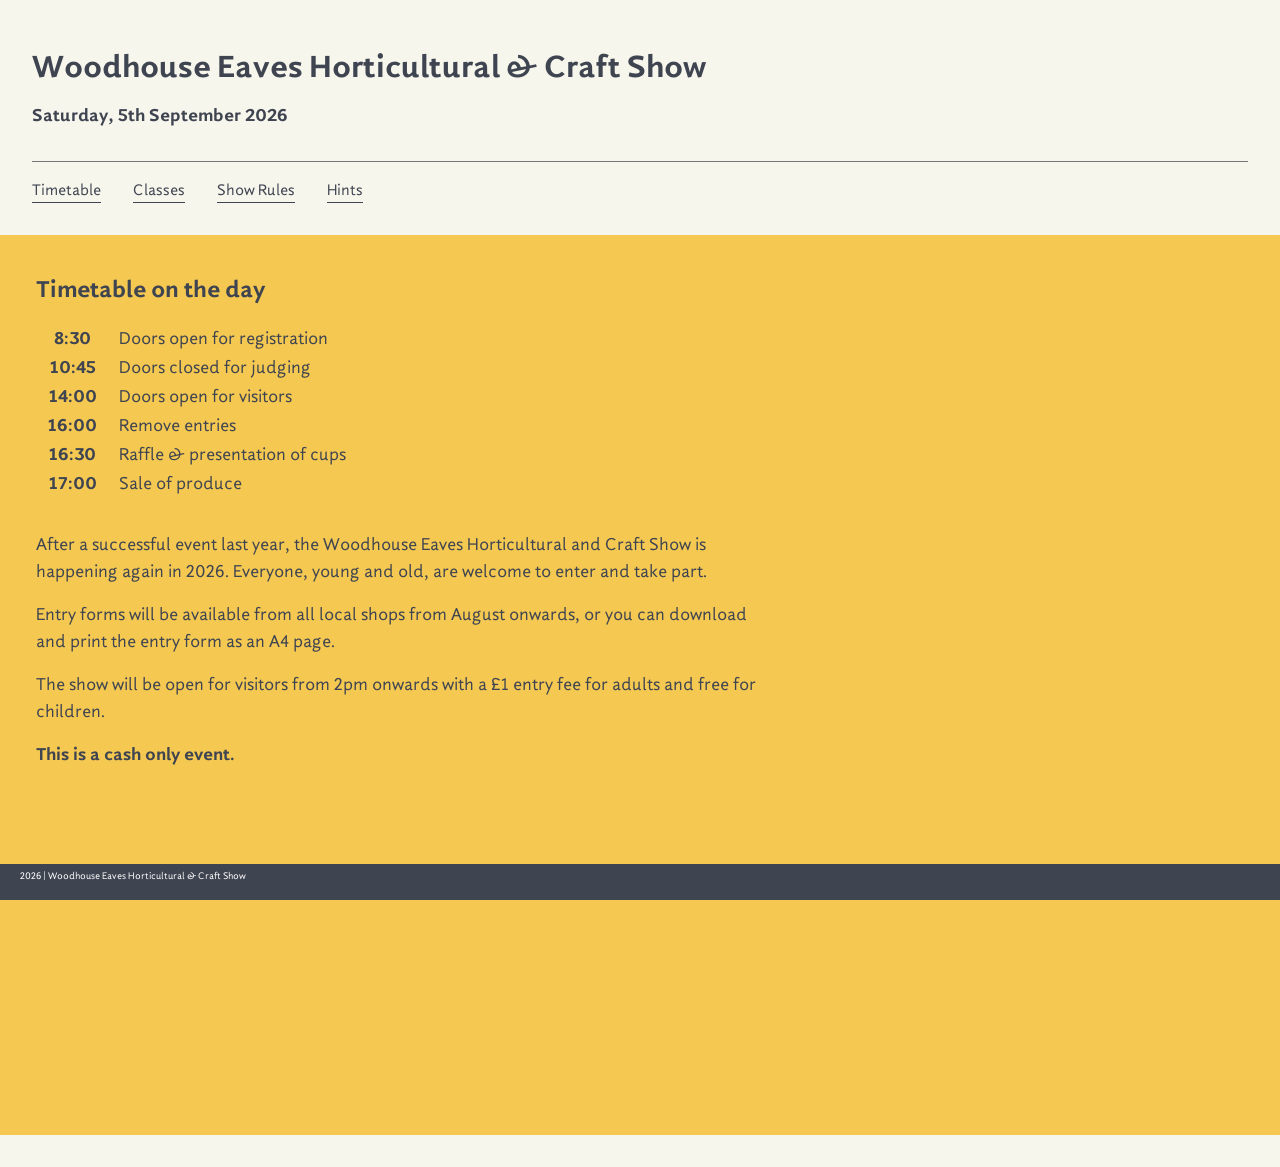
==== index.html @ 9db7492a "Initial commit" ====
<!DOCTYPE html>
<html class="no-js">
<head>

	<meta charset="UTF-8" />
	<meta name="viewport" content="width=device-width, initial-scale=1.0">
    
    <title>Woodhouse Eaves Horticultural & Craft Show</title>    
    <link rel="stylesheet" href="css/screen.css?v=0.12" />        
</head>

<body>

<header>
    <h1><a href="index.html">Woodhouse Eaves Horticultural & Craft Show</a></h1>
    <p><strong>Saturday, 5th September 2026</strong></p>
    <hr>
	<nav>
		<ul>
            <li><a href="index.html">Timetable</a></li>
            <li><a href="classes.html">Classes</a></li>
            <li><a href="showrules.html">Show Rules</a></li>
            <li><a href="hints.html">Hints</a></li>
		</ul>
    </nav>
</header>

<section id="timetable">
	<h2>Timetable on the day</h2>
    <table>
        <tr><th>8:30</th> <td>Doors open for registration</td></tr>
        <tr><th>10:45</th><td>Doors closed for judging</td></tr>
        <tr><th>14:00</th><td>Doors open for visitors</td></tr>
        <tr><th>16:00</th><td>Remove entries</td></tr>
        <tr><th>16:30</th><td>Raffle & presentation of cups</td></tr>
        <tr><th>17:00</th><td>Sale of produce</td></tr>
    </table>
    <p>After a successful event last year, the Woodhouse Eaves Horticultural and Craft Show is happening again in 2026. Everyone, young and old, are welcome to enter and take part.</p>
    <p>Entry forms will be available from all local shops from August onwards, or you can <a href="" download>download and print the entry form as an A4 page</a>.</p>
    <p>The show will be open for visitors from 2pm onwards with a £1 entry fee for adults and free for children. </p>
    <p><strong>This is a cash only event.</strong></p>
</section>
    
<footer>
   	<p>2026 | Woodhouse Eaves Horticultural & Craft Show</p>
</footer>

</body>
</html>
---- css/screen.css ----
/*
Description: Show rules and information for the Woodhouse Eaves Horticultural & Craft Show
Author: Joke De Winter 
Author URI: https://www.jokedewinter.co.uk
Date: February 23, 2026
Type: screen.css
*/

@font-face {
  font-family: 'Ceruza';
  font-style: normal;
  font-weight: 400;
  src: local(''),
       url('../fonts/Ceruza-Micro-001-Regular.woff') format('woff'); 
}

@font-face {
  font-family: 'Ceruza';
  font-style: normal;
  font-weight: 700;
  src: local(''),
       url('../fonts/Ceruza-Micro-001-Bold.woff') format('woff'); 
}



:root {
    --base: 32px;
    
    --font-body: 'Ceruza', sans-serif;
    
    --col-text: #3f4451;
	--col-text-light: #9f9f9f;
	--col-text-reverse: #fff;
    
	--col-page: #f7f6ec;
    --col-border: #777;

    --col-yellow: #f5c951; 

}

/**
 * -------------------------------------------------------- 
 * Reset
 * -------------------------------------------------------- */

* { margin: 0; padding: 0; }

*, *:before, *:after { box-sizing: border-box; }
article, aside, details, figcaption, figure, footer, header, hgroup, menu, nav, section { display: block; }
nav ul li { list-style: none; }
nav ul li::before { content: "\200B"; }
@media screen and ( max-width: 37.49em ) { nav ul li  { margin-left: 0; } }


/**
 * -------------------------------------------------------- 
 * Global site settings
 * -------------------------------------------------------- */

html { font-size: 62.5%; }

body {
    margin: 0 auto;
    font-family: var(--font-body);
    font-size: 1.8rem;
    line-height: 1.5;
    overflow-x: hidden;
	
	background-color: var(--col-page);
	color: var(--col-text);
}

body > * { padding: 2em; }


/**
 * -------------------------------------------------------- 
 * Typography
 * -------------------------------------------------------- */

h1 {
	font-size: 3.2rem; 
    line-height: 1.2;
	padding: calc(var(--base) /2) 0; 
}

h2 {
	font-size: 2.4rem; 
	padding: 0 0 calc(var(--base) /2) 0; 
}

h3 {
    font-size: 2.1rem;
    margin-top: calc(var(--base) /2);
}

h4 {
    text-transform: uppercase;
    margin-top: calc(var(--base) /2);
}

p { padding: 0 0 calc(var(--base) /2) 0; }

hr {
    border: none;
    background-color: var(--col-border);
    height: 1px;
    margin: calc(var(--base) / 2) 0;
}

table { margin-bottom: var(--base); }
th, td { padding: 0 10px; }

#classes ol.start { counter-reset: classes; }
#classes li:before { content: counter(classes) ". "; }
#classes li { 
    counter-increment: classes;
    list-style-type: none;
}


section > ul,
article > ul { margin-left: var(--base); }

section > ul li,
article > ul li { padding-bottom: calc(var(--base) / 3); }

/**
 * -------------------------------------------------------- 
 * Links
 * -------------------------------------------------------- */

a {	
	color:inherit; 
	text-decoration:none; 
}


/**
 * -------------------------------------------------------- 
 * Header
 * -------------------------------------------------------- */

header {
	width: 100%;
	padding: var(--base); 
	background-color: var(--col-page);
}

nav ul { display: flex; }

nav ul li { 
    font-size: 1.6rem;
    margin-right: 2em; 
    border-bottom: 1px solid var(--col-text);
}

nav ul li:hover {
    color: #e78a5f;
    border-color: #e78a5f;
}


/**
 * -------------------------------------------------------- 
 * Layout
 * -------------------------------------------------------- */

section	{
	width: 100%; 
    min-height: 100vh;
    margin-bottom: var(--base);
    background-color: var(--col-yellow);
}

section nav { margin-bottom: var(--base); }

@media screen and ( min-width: 65em ) { section > * { max-width: 60%; } }


/**
 * -------------------------------------------------------- 
 * Footer
 * -------------------------------------------------------- */

footer {
	position: fixed; 
	bottom: 0; 
	width: 100%; 
	margin-top: 2em;
    padding: 0.5em 2em 0 2em;
	font-size: 1rem; 
	background-color: var(--col-text); 
	color: var(--col-text-reverse); 
}
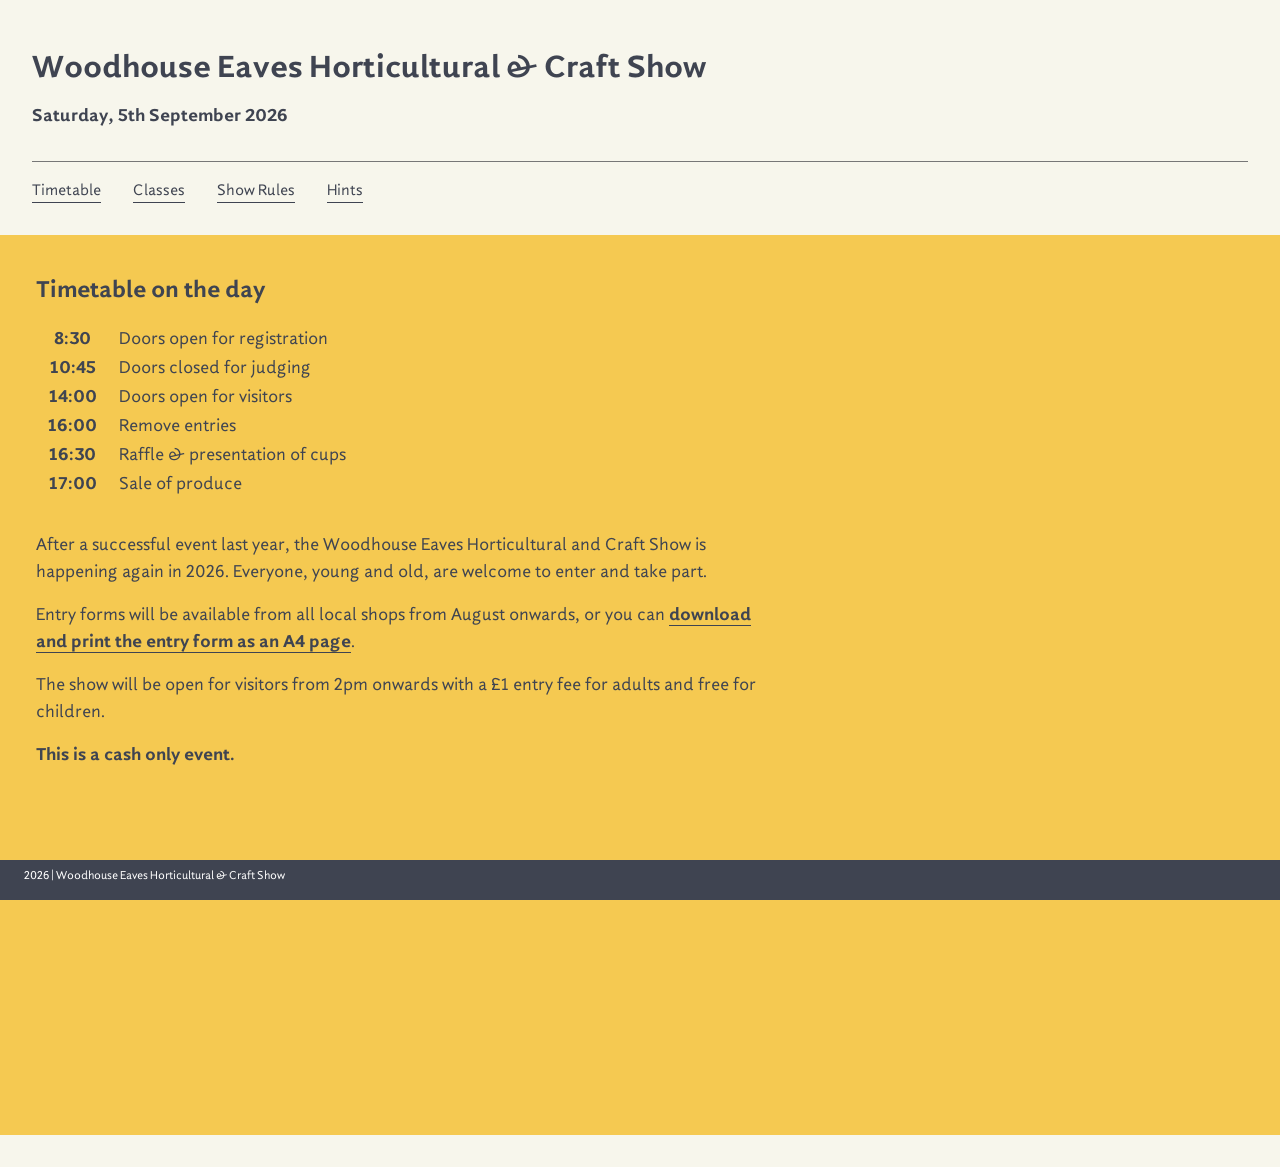
==== commit 52d4c40c: "Updating classes, hints and download form" ====
--- a/index.html
+++ b/index.html
@@ -6,7 +6,7 @@
 	<meta name="viewport" content="width=device-width, initial-scale=1.0">
     
     <title>Woodhouse Eaves Horticultural & Craft Show</title>    
-    <link rel="stylesheet" href="css/screen.css?v=0.12" />        
+    <link rel="stylesheet" href="css/screen.css?v=0.14" />        
 </head>
 
 <body>
@@ -36,7 +36,7 @@
         <tr><th>17:00</th><td>Sale of produce</td></tr>
     </table>
     <p>After a successful event last year, the Woodhouse Eaves Horticultural and Craft Show is happening again in 2026. Everyone, young and old, are welcome to enter and take part.</p>
-    <p>Entry forms will be available from all local shops from August onwards, or you can <a href="" download>download and print the entry form as an A4 page</a>.</p>
+    <p>Entry forms will be available from all local shops from August onwards, or you can <a href="assets/WEHS26-entryform.pdf" download"assets/WEHS26-entryform.pdf">download and print the entry form as an A4 page</a>.</p>
     <p>The show will be open for visitors from 2pm onwards with a £1 entry fee for adults and free for children. </p>
     <p><strong>This is a cash only event.</strong></p>
 </section>
--- a/css/screen.css
+++ b/css/screen.css
@@ -125,7 +125,7 @@
 article > ul { margin-left: var(--base); }
 
 section > ul li,
-article > ul li { padding-bottom: calc(var(--base) / 3); }
+article > ul li { padding-bottom: calc(var(--base) / 5); }
 
 /**
  * -------------------------------------------------------- 
@@ -137,6 +137,10 @@
 	text-decoration:none; 
 }
 
+p a {
+    font-weight: bold;
+    border-bottom: 1px solid var(--col-text);
+}
 
 /**
  * -------------------------------------------------------- 
@@ -191,7 +195,7 @@
 	width: 100%; 
 	margin-top: 2em;
     padding: 0.5em 2em 0 2em;
-	font-size: 1rem; 
+	font-size: 1.2rem; 
 	background-color: var(--col-text); 
 	color: var(--col-text-reverse); 
 }
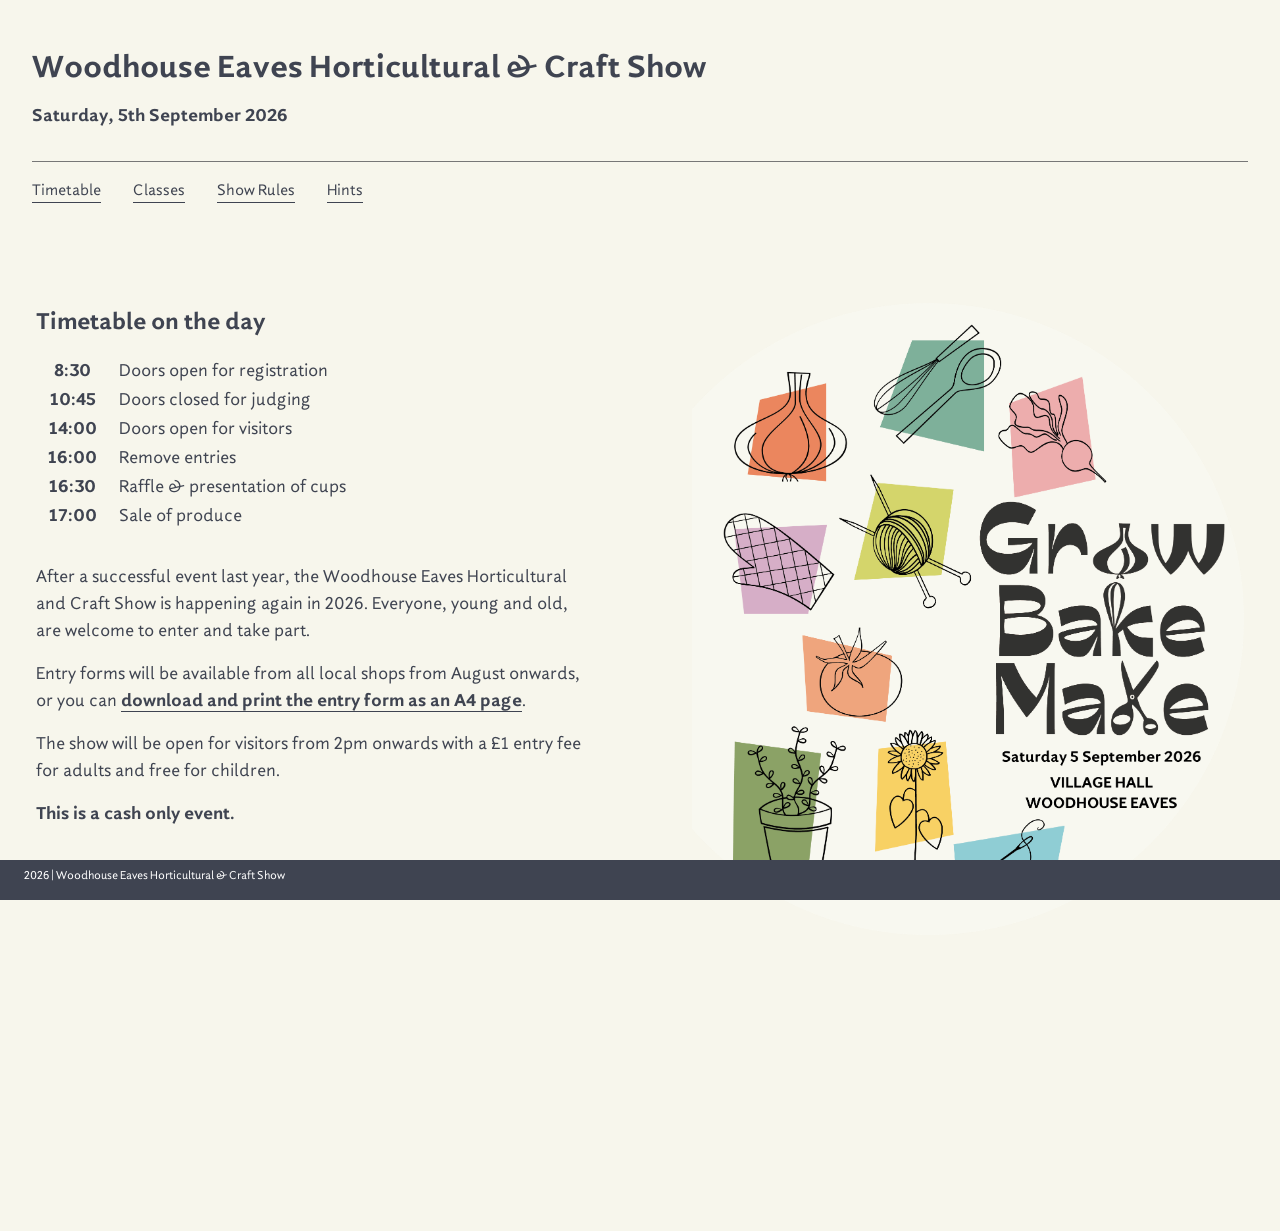
==== commit 15f96f93: "Adding a picture." ====
--- a/index.html
+++ b/index.html
@@ -6,7 +6,7 @@
 	<meta name="viewport" content="width=device-width, initial-scale=1.0">
     
     <title>Woodhouse Eaves Horticultural & Craft Show</title>    
-    <link rel="stylesheet" href="css/screen.css?v=0.14" />        
+    <link rel="stylesheet" href="css/screen.css?v=0.15" />        
 </head>
 
 <body>
@@ -41,6 +41,10 @@
     <p><strong>This is a cash only event.</strong></p>
 </section>
     
+<figure class="poster">
+    <img src="images/WEHS26-Poster.png" alt="Event poster">
+</figure>
+
 <footer>
    	<p>2026 | Woodhouse Eaves Horticultural & Craft Show</p>
 </footer>
--- a/css/screen.css
+++ b/css/screen.css
@@ -153,36 +153,80 @@
 	background-color: var(--col-page);
 }
 
-nav ul { display: flex; }
-
-nav ul li { 
-    font-size: 1.6rem;
-    margin-right: 2em; 
-    border-bottom: 1px solid var(--col-text);
-}
-
-nav ul li:hover {
-    color: #e78a5f;
-    border-color: #e78a5f;
-}
-
+nav ul li { font-size: 1.6rem; }
+
+@media screen and ( max-width: 64.99em ) {
+
+    nav ul li {
+        border-bottom: 1px dashed var(--col-border);
+        line-height: 2;
+        padding-left: calc(var(--base) / 4);
+    }
+
+}
+
+
+@media screen and ( min-width: 65em ) {
+    
+    nav ul { display: flex; }
+    
+    nav ul li { 
+        margin-right: 2em; 
+        border-bottom: 1px solid var(--col-text);
+    }
+    
+    nav ul li:hover {
+        color: #e78a5f;
+        border-color: #e78a5f;
+    }
+}
 
 /**
  * -------------------------------------------------------- 
  * Layout
  * -------------------------------------------------------- */
 
+body {
+    display: grid;
+    grid-template-columns: 1fr 1fr;
+    grid-template-areas:
+        "header header"
+        "section figure"
+        "footer footer";
+    grid-gap: var(--base);
+}
+
+@media screen and ( max-width: 47.99em ) { 
+    body {
+        grid-template-columns: 1fr;
+        grid-template-areas:
+            "header"
+            "section"
+            "figure"
+            "footer";
+    }
+}
+
+header { grid-area: header; }
+section { grid-area: section; }
+figure { grid-area: figure; }
+footer { grid-area: footer; }
+
 section	{
-	width: 100%; 
+	/*width: 100%; */
     min-height: 100vh;
     margin-bottom: var(--base);
-    background-color: var(--col-yellow);
+    /*background-color: var(--col-yellow);*/
 }
 
 section nav { margin-bottom: var(--base); }
 
-@media screen and ( min-width: 65em ) { section > * { max-width: 60%; } }
-
+/*@media screen and ( min-width: 65em ) { section > * { max-width: 60%; } }*/
+
+figure img {
+    max-width: 100%;
+    width: fit-content;    
+}
 
 /**
  * -------------------------------------------------------- 
